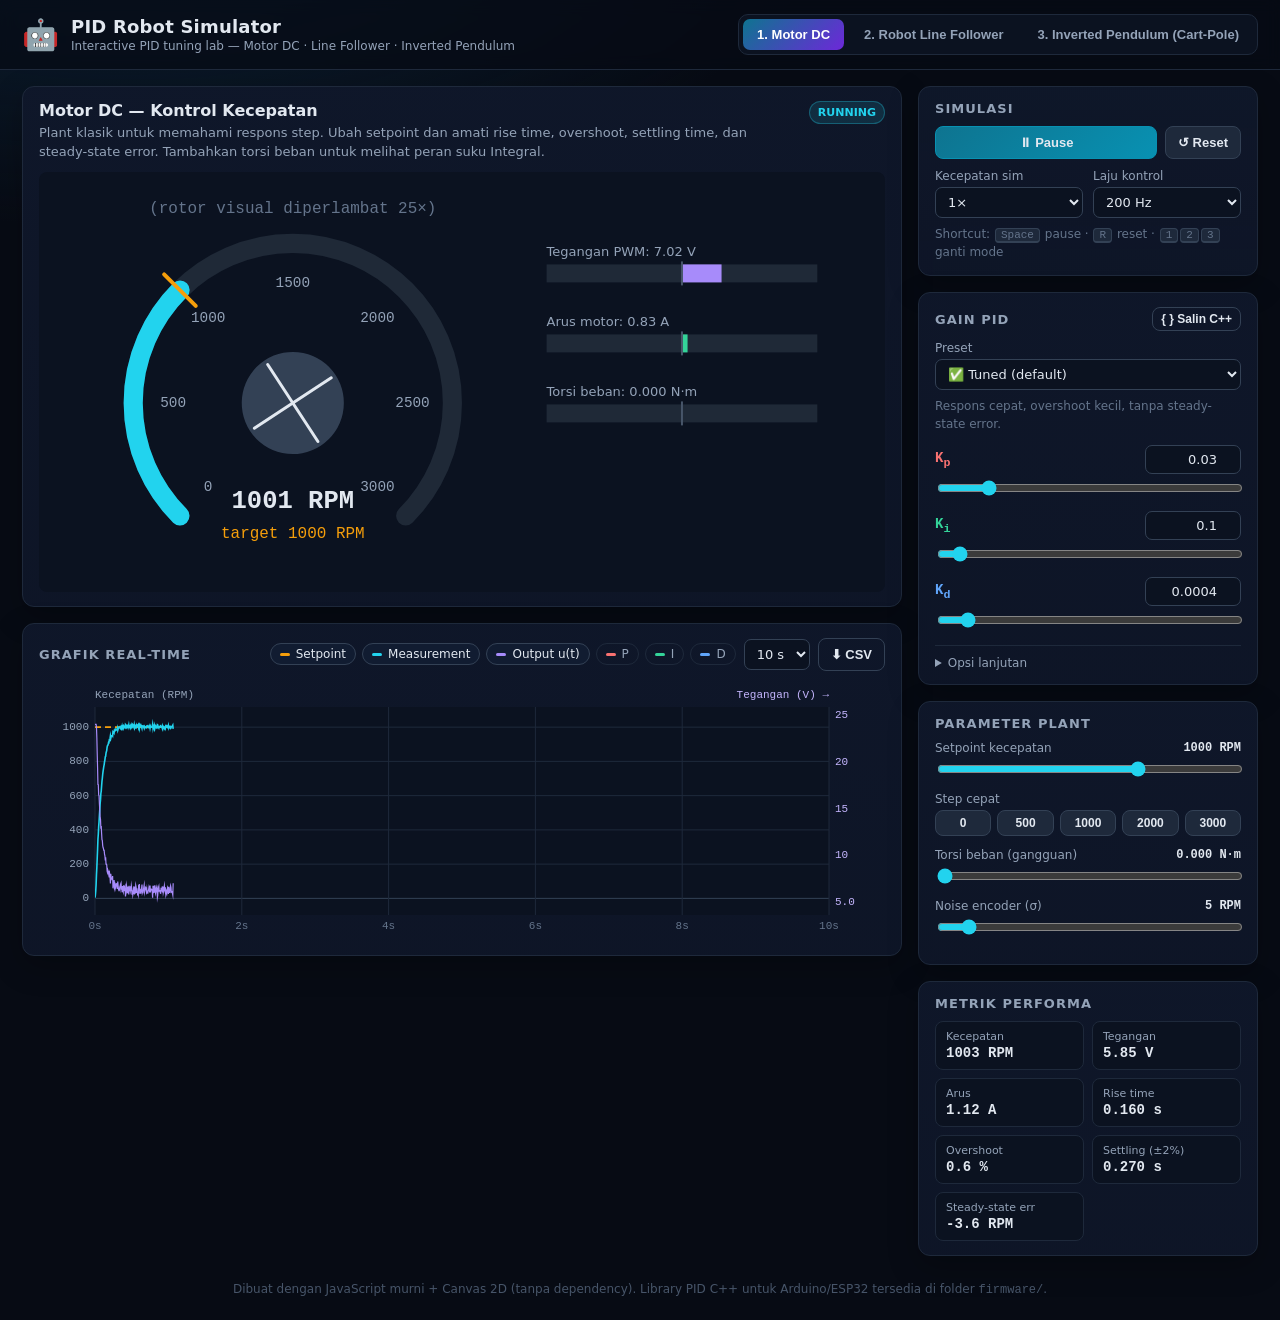
==== simulator/index.html @ fde8becc "feat: interactive PID robot simulator and C++ embedded library" ====
<!DOCTYPE html>
<html lang="id">
<head>
  <meta charset="UTF-8" />
  <meta name="viewport" content="width=device-width, initial-scale=1.0" />
  <title>PID Robot Simulator — Interactive PID Tuning Lab</title>
  <meta name="description" content="Simulator interaktif PID controller untuk motor DC, robot line follower, dan inverted pendulum. Tuning Kp, Ki, Kd secara real-time." />
  <link rel="icon" href="data:image/svg+xml,<svg xmlns='http://www.w3.org/2000/svg' viewBox='0 0 100 100'><text y='.9em' font-size='90'>🤖</text></svg>" />
  <link rel="stylesheet" href="css/style.css" />
</head>
<body>
  <header class="topbar">
    <div class="brand">
      <span class="logo">🤖</span>
      <div>
        <h1>PID Robot Simulator</h1>
        <p class="subtitle">Interactive PID tuning lab — Motor DC · Line Follower · Inverted Pendulum</p>
      </div>
    </div>
    <nav id="modeTabs" class="tabs" aria-label="Pilih plant"></nav>
  </header>

  <main class="layout">
    <section class="stage">
      <div class="card sim-card">
        <div class="card-head">
          <div>
            <h2 id="modeTitle">—</h2>
            <p id="modeDesc" class="muted"></p>
          </div>
          <span id="statusBadge" class="badge">RUNNING</span>
        </div>
        <div class="canvas-wrap"><canvas id="simCanvas"></canvas></div>
      </div>

      <div class="card chart-card">
        <div class="card-head compact">
          <h3>Grafik real-time</h3>
          <div class="chart-tools">
            <div id="legend" class="legend"></div>
            <select id="windowSelect" title="Jendela waktu grafik">
              <option value="5">5 s</option>
              <option value="10" selected>10 s</option>
              <option value="20">20 s</option>
              <option value="30">30 s</option>
            </select>
            <button id="csvBtn" class="btn ghost" title="Unduh data grafik (CSV)">⬇ CSV</button>
          </div>
        </div>
        <div class="canvas-wrap chart-wrap"><canvas id="chartCanvas"></canvas></div>
      </div>
    </section>

    <aside class="panel">
      <div class="card">
        <h3>Simulasi</h3>
        <div class="row gap">
          <button id="playBtn" class="btn primary">⏸ Pause</button>
          <button id="resetBtn" class="btn">↺ Reset</button>
        </div>
        <div class="grid2">
          <label>Kecepatan sim
            <select id="speedSelect">
              <option value="0.25">0.25×</option>
              <option value="0.5">0.5×</option>
              <option value="1" selected>1×</option>
              <option value="2">2×</option>
              <option value="4">4×</option>
            </select>
          </label>
          <label>Laju kontrol
            <select id="rateSelect">
              <option value="20">20 Hz</option>
              <option value="50">50 Hz</option>
              <option value="100">100 Hz</option>
              <option value="200">200 Hz</option>
              <option value="500">500 Hz</option>
              <option value="1000">1000 Hz</option>
            </select>
          </label>
        </div>
        <p class="hint">Shortcut: <kbd>Space</kbd> pause · <kbd>R</kbd> reset · <kbd>1</kbd><kbd>2</kbd><kbd>3</kbd> ganti mode</p>
      </div>

      <div class="card">
        <div class="row between">
          <h3>Gain PID</h3>
          <button id="copyCppBtn" class="btn ghost small" title="Salin konfigurasi ke kode Arduino/C++">{ } Salin C++</button>
        </div>
        <label class="full">Preset
          <select id="presetSelect"></select>
        </label>
        <p id="presetDesc" class="hint"></p>
        <div id="gainRows"></div>
        <details class="advanced">
          <summary>Opsi lanjutan</summary>
          <label class="check"><input type="checkbox" id="antiWindupChk" checked /> Anti-windup (integrator clamping)</label>
          <label class="check"><input type="checkbox" id="dOnMeasChk" checked /> Derivative on measurement (tanpa derivative kick)</label>
          <label class="full">Filter suku D, τ (detik)
            <input type="number" id="dTauInput" min="0" max="0.2" step="0.001" />
          </label>
        </details>
      </div>

      <div class="card">
        <h3>Parameter plant</h3>
        <div id="plantControls"></div>
      </div>

      <div class="card">
        <h3>Metrik performa</h3>
        <div id="metrics" class="metrics"></div>
      </div>
    </aside>
  </main>

  <footer class="footer">
    Dibuat dengan JavaScript murni + Canvas 2D (tanpa dependency). Library PID C++ untuk Arduino/ESP32 tersedia di folder <code>firmware/</code>.
  </footer>

  <div id="toast" class="toast" role="status"></div>

  <script src="js/core/utils.js"></script>
  <script src="js/core/pid.js"></script>
  <script src="js/core/stepAnalyzer.js"></script>
  <script src="js/core/runner.js"></script>
  <script src="js/sims/dcMotor.js"></script>
  <script src="js/sims/lineFollower.js"></script>
  <script src="js/sims/cartPole.js"></script>
  <script src="js/ui/chart.js"></script>
  <script src="js/app.js"></script>
</body>
</html>
---- simulator/css/style.css ----
:root {
  --bg: #070b14;
  --card: #0f172a;
  --card-border: #1e293b;
  --text: #e2e8f0;
  --muted: #94a3b8;
  --accent: #22d3ee;
  --accent-2: #a78bfa;
  --warn: #f87171;
  --radius: 12px;
}

* { box-sizing: border-box; }

html, body {
  margin: 0;
  background: radial-gradient(1200px 600px at 10% -10%, #0c2338 0%, transparent 60%), var(--bg);
  color: var(--text);
  font-family: ui-sans-serif, system-ui, -apple-system, 'Segoe UI', Roboto, sans-serif;
  font-size: 14px;
  min-height: 100vh;
}

h1, h2, h3 { margin: 0; font-weight: 650; }
h1 { font-size: 18px; letter-spacing: 0.2px; }
h2 { font-size: 16px; }
h3 { font-size: 13px; text-transform: uppercase; letter-spacing: 0.08em; color: var(--muted); margin-bottom: 10px; }
.muted { color: var(--muted); margin: 4px 0 0; font-size: 13px; line-height: 1.45; }
code, kbd { font-family: ui-monospace, 'Cascadia Code', Consolas, monospace; }
kbd {
  background: #1e293b; border: 1px solid #334155; border-bottom-width: 2px;
  border-radius: 4px; padding: 0 5px; font-size: 11px; margin: 0 1px;
}

/* ---------- Top bar ---------- */
.topbar {
  display: flex; align-items: center; justify-content: space-between; flex-wrap: wrap; gap: 12px;
  padding: 14px 22px; border-bottom: 1px solid var(--card-border);
  background: rgba(7, 11, 20, 0.7); backdrop-filter: blur(8px);
  position: sticky; top: 0; z-index: 10;
}
.brand { display: flex; align-items: center; gap: 12px; }
.logo { font-size: 30px; }
.subtitle { margin: 2px 0 0; color: var(--muted); font-size: 12px; }

.tabs { display: flex; gap: 6px; background: #0b1220; padding: 4px; border-radius: 10px; border: 1px solid var(--card-border); }
.tab {
  border: 0; background: transparent; color: var(--muted); padding: 8px 14px; border-radius: 7px;
  cursor: pointer; font-weight: 600; font-size: 13px; transition: all 0.15s;
}
.tab:hover { color: var(--text); }
.tab.active { background: linear-gradient(135deg, #0e7490, #6d28d9); color: white; }

/* ---------- Layout ---------- */
.layout {
  display: grid; grid-template-columns: minmax(0, 1fr) 340px; gap: 16px;
  padding: 16px 22px; max-width: 1600px; margin: 0 auto;
}
.stage { display: flex; flex-direction: column; gap: 16px; min-width: 0; }
.panel { display: flex; flex-direction: column; gap: 16px; }

.card {
  background: linear-gradient(180deg, rgba(15, 23, 42, 0.95), rgba(15, 23, 42, 0.85));
  border: 1px solid var(--card-border); border-radius: var(--radius); padding: 14px 16px;
  box-shadow: 0 10px 30px rgba(0, 0, 0, 0.25);
}
.card-head { display: flex; justify-content: space-between; align-items: flex-start; gap: 12px; margin-bottom: 10px; }
.card-head.compact { align-items: center; flex-wrap: wrap; }
.card-head.compact h3 { margin: 0; }

.canvas-wrap { position: relative; width: 100%; height: 420px; }
.chart-wrap { height: 260px; }
.canvas-wrap canvas { width: 100%; height: 100%; display: block; border-radius: 8px; }
#simCanvas { background: #0b1220; }

.badge {
  font-size: 11px; font-weight: 700; padding: 4px 8px; border-radius: 999px;
  background: rgba(34, 211, 238, 0.12); color: var(--accent); border: 1px solid rgba(34, 211, 238, 0.3);
  white-space: nowrap;
}
.badge.paused { background: rgba(248, 113, 113, 0.12); color: var(--warn); border-color: rgba(248, 113, 113, 0.3); }

/* ---------- Chart tools ---------- */
.chart-tools { display: flex; align-items: center; gap: 8px; flex-wrap: wrap; }
.legend { display: flex; gap: 6px; flex-wrap: wrap; }
.chip {
  display: inline-flex; align-items: center; gap: 6px; font-size: 12px; padding: 3px 9px;
  border-radius: 999px; border: 1px solid var(--card-border); cursor: pointer; user-select: none; color: var(--muted);
}
.chip .dot { width: 10px; height: 3px; border-radius: 2px; }
.chip.on { color: var(--text); border-color: #334155; background: #111c31; }

/* ---------- Controls ---------- */
.row { display: flex; align-items: center; }
.row.gap { gap: 8px; margin-bottom: 10px; }
.row.between { justify-content: space-between; }
.row.between h3 { margin: 0; }
.grid2 { display: grid; grid-template-columns: 1fr 1fr; gap: 10px; }

label { display: flex; flex-direction: column; gap: 4px; font-size: 12px; color: var(--muted); }
label.full { margin-top: 10px; }
label.check { flex-direction: row; align-items: center; gap: 8px; margin: 8px 0; color: var(--text); }

select, input[type='number'] {
  background: #0b1220; color: var(--text); border: 1px solid #334155; border-radius: 7px;
  padding: 6px 8px; font-size: 13px; font-family: inherit;
}
select:focus, input:focus { outline: 2px solid rgba(34, 211, 238, 0.4); outline-offset: 1px; }

input[type='range'] { width: 100%; accent-color: var(--accent); }

.btn {
  border: 1px solid #334155; background: #1e293b; color: var(--text); border-radius: 8px;
  padding: 8px 12px; cursor: pointer; font-weight: 600; font-size: 13px; transition: all 0.15s;
}
.btn:hover { border-color: var(--accent); }
.btn.primary { background: linear-gradient(135deg, #0e7490, #0891b2); border-color: #0891b2; flex: 1; }
.btn.ghost { background: transparent; }
.btn.small { padding: 4px 8px; font-size: 12px; }

.gain-row { margin-top: 12px; }
.gain-head { display: flex; justify-content: space-between; align-items: center; margin-bottom: 4px; }
.gain-name { font-weight: 700; font-family: ui-monospace, monospace; font-size: 14px; }
.gain-name.kp { color: #f87171; }
.gain-name.ki { color: #34d399; }
.gain-name.kd { color: #60a5fa; }
.gain-head input[type='number'] { width: 96px; text-align: right; }

.advanced { margin-top: 14px; border-top: 1px solid var(--card-border); padding-top: 10px; }
.advanced summary { cursor: pointer; color: var(--muted); font-size: 12px; }

.ctrl { margin-bottom: 12px; }
.ctrl .ctrl-head { display: flex; justify-content: space-between; font-size: 12px; color: var(--muted); margin-bottom: 4px; }
.ctrl .ctrl-head b { color: var(--text); font-family: ui-monospace, monospace; font-weight: 600; }
.ctrl .btns { display: flex; gap: 6px; flex-wrap: wrap; margin-top: 4px; }
.ctrl .btns .btn { padding: 5px 10px; font-size: 12px; flex: 1; }

.hint { color: #64748b; font-size: 12px; margin: 8px 0 0; line-height: 1.45; }

/* ---------- Metrics ---------- */
.metrics { display: grid; grid-template-columns: 1fr 1fr; gap: 8px; }
.metric { background: #0b1220; border: 1px solid var(--card-border); border-radius: 8px; padding: 8px 10px; }
.metric .k { font-size: 11px; color: var(--muted); }
.metric .v { font-family: ui-monospace, monospace; font-size: 14px; font-weight: 600; margin-top: 2px; }
.metric.warn { border-color: rgba(248, 113, 113, 0.5); }
.metric.warn .v { color: var(--warn); }

.footer { text-align: center; color: #475569; font-size: 12px; padding: 10px 22px 24px; }

.toast {
  position: fixed; bottom: 24px; left: 50%; transform: translateX(-50%) translateY(20px);
  background: #0e7490; color: white; padding: 10px 16px; border-radius: 8px; font-weight: 600;
  opacity: 0; pointer-events: none; transition: all 0.25s;
}
.toast.show { opacity: 1; transform: translateX(-50%) translateY(0); }

@media (max-width: 1000px) {
  .layout { grid-template-columns: 1fr; }
  .canvas-wrap { height: 340px; }
}
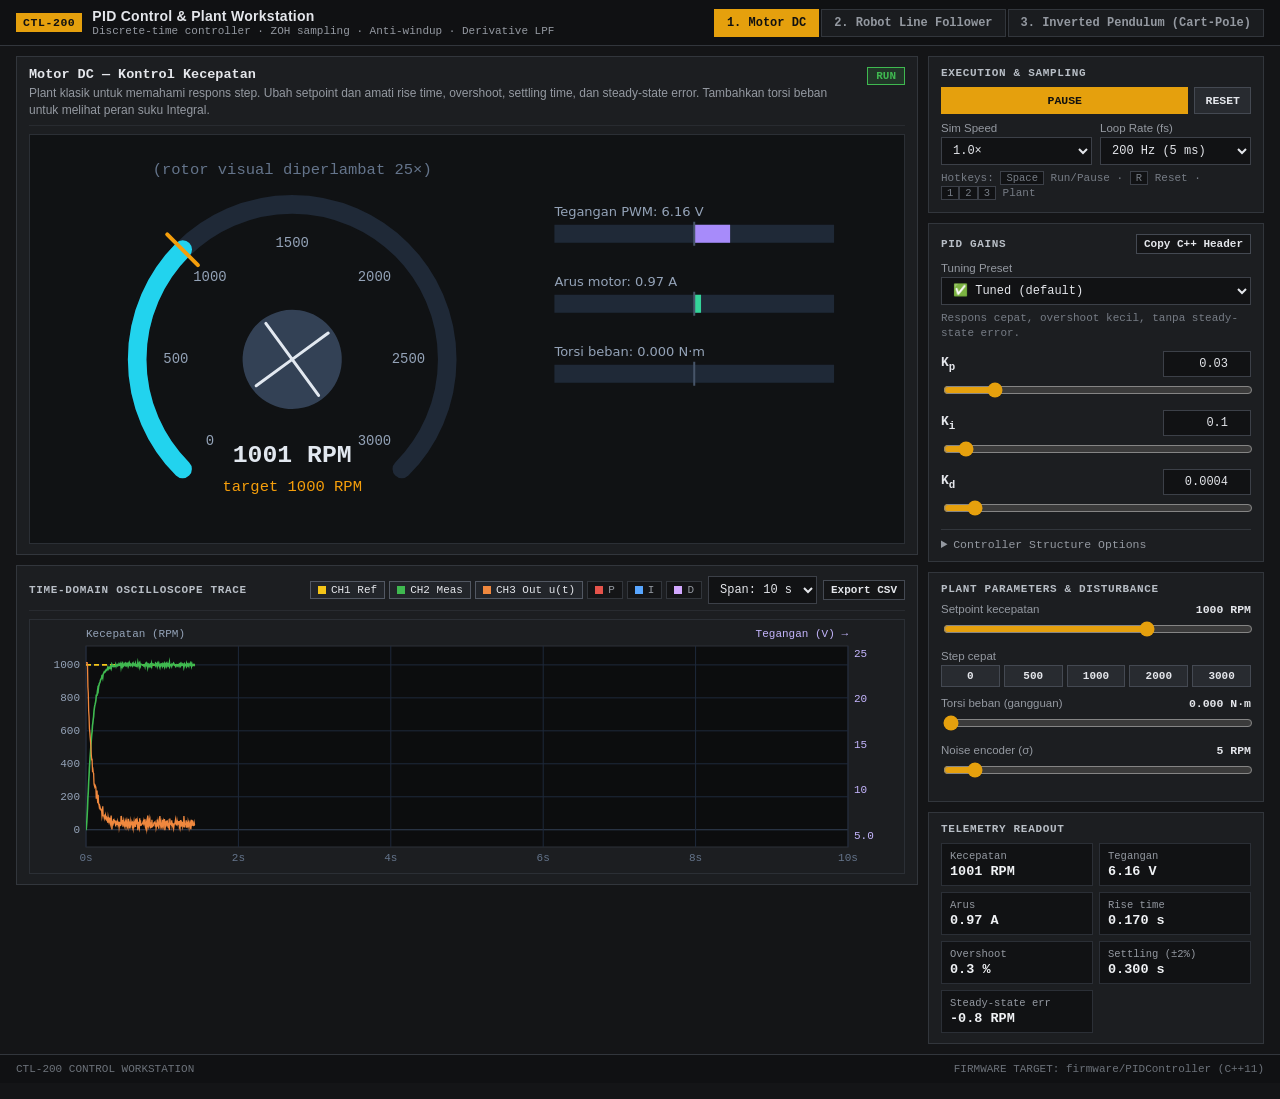
==== commit e34ec7af: "style: redesign UI into industrial bench oscilloscope workstation" ====
--- a/simulator/index.html
+++ b/simulator/index.html
@@ -3,18 +3,17 @@
 <head>
   <meta charset="UTF-8" />
   <meta name="viewport" content="width=device-width, initial-scale=1.0" />
-  <title>PID Robot Simulator — Interactive PID Tuning Lab</title>
-  <meta name="description" content="Simulator interaktif PID controller untuk motor DC, robot line follower, dan inverted pendulum. Tuning Kp, Ki, Kd secara real-time." />
-  <link rel="icon" href="data:image/svg+xml,<svg xmlns='http://www.w3.org/2000/svg' viewBox='0 0 100 100'><text y='.9em' font-size='90'>🤖</text></svg>" />
+  <title>CTL-200 // Discrete-Time PID Control Workstation</title>
+  <meta name="description" content="Discrete-time PID control bench for DC motor speed, differential-drive line follower, and cart-pole inverted pendulum." />
   <link rel="stylesheet" href="css/style.css" />
 </head>
 <body>
   <header class="topbar">
     <div class="brand">
-      <span class="logo">🤖</span>
+      <span class="inst-id">CTL-200</span>
       <div>
-        <h1>PID Robot Simulator</h1>
-        <p class="subtitle">Interactive PID tuning lab — Motor DC · Line Follower · Inverted Pendulum</p>
+        <h1>PID Control &amp; Plant Workstation</h1>
+        <p class="subtitle">Discrete-time controller · ZOH sampling · Anti-windup · Derivative LPF</p>
       </div>
     </div>
     <nav id="modeTabs" class="tabs" aria-label="Pilih plant"></nav>
@@ -28,23 +27,23 @@
             <h2 id="modeTitle">—</h2>
             <p id="modeDesc" class="muted"></p>
           </div>
-          <span id="statusBadge" class="badge">RUNNING</span>
+          <span id="statusBadge" class="badge">RUN</span>
         </div>
         <div class="canvas-wrap"><canvas id="simCanvas"></canvas></div>
       </div>
 
       <div class="card chart-card">
         <div class="card-head compact">
-          <h3>Grafik real-time</h3>
+          <h3>TIME-DOMAIN OSCILLOSCOPE TRACE</h3>
           <div class="chart-tools">
             <div id="legend" class="legend"></div>
             <select id="windowSelect" title="Jendela waktu grafik">
-              <option value="5">5 s</option>
-              <option value="10" selected>10 s</option>
-              <option value="20">20 s</option>
-              <option value="30">30 s</option>
+              <option value="5">Span: 5 s</option>
+              <option value="10" selected>Span: 10 s</option>
+              <option value="20">Span: 20 s</option>
+              <option value="30">Span: 30 s</option>
             </select>
-            <button id="csvBtn" class="btn ghost" title="Unduh data grafik (CSV)">⬇ CSV</button>
+            <button id="csvBtn" class="btn ghost small" title="Unduh data grafik (CSV)">Export CSV</button>
           </div>
         </div>
         <div class="canvas-wrap chart-wrap"><canvas id="chartCanvas"></canvas></div>
@@ -53,69 +52,70 @@
 
     <aside class="panel">
       <div class="card">
-        <h3>Simulasi</h3>
+        <h3>EXECUTION &amp; SAMPLING</h3>
         <div class="row gap">
-          <button id="playBtn" class="btn primary">⏸ Pause</button>
-          <button id="resetBtn" class="btn">↺ Reset</button>
+          <button id="playBtn" class="btn primary">PAUSE</button>
+          <button id="resetBtn" class="btn">RESET</button>
         </div>
         <div class="grid2">
-          <label>Kecepatan sim
+          <label>Sim Speed
             <select id="speedSelect">
               <option value="0.25">0.25×</option>
               <option value="0.5">0.5×</option>
-              <option value="1" selected>1×</option>
-              <option value="2">2×</option>
-              <option value="4">4×</option>
+              <option value="1" selected>1.0×</option>
+              <option value="2">2.0×</option>
+              <option value="4">4.0×</option>
             </select>
           </label>
-          <label>Laju kontrol
+          <label>Loop Rate (fs)
             <select id="rateSelect">
-              <option value="20">20 Hz</option>
-              <option value="50">50 Hz</option>
-              <option value="100">100 Hz</option>
-              <option value="200">200 Hz</option>
-              <option value="500">500 Hz</option>
-              <option value="1000">1000 Hz</option>
+              <option value="20">20 Hz (50 ms)</option>
+              <option value="50">50 Hz (20 ms)</option>
+              <option value="100">100 Hz (10 ms)</option>
+              <option value="200">200 Hz (5 ms)</option>
+              <option value="500">500 Hz (2 ms)</option>
+              <option value="1000">1000 Hz (1 ms)</option>
             </select>
           </label>
         </div>
-        <p class="hint">Shortcut: <kbd>Space</kbd> pause · <kbd>R</kbd> reset · <kbd>1</kbd><kbd>2</kbd><kbd>3</kbd> ganti mode</p>
+        <p class="hint">Hotkeys: <kbd>Space</kbd> Run/Pause · <kbd>R</kbd> Reset · <kbd>1</kbd><kbd>2</kbd><kbd>3</kbd> Plant</p>
       </div>
 
       <div class="card">
         <div class="row between">
-          <h3>Gain PID</h3>
-          <button id="copyCppBtn" class="btn ghost small" title="Salin konfigurasi ke kode Arduino/C++">{ } Salin C++</button>
+          <h3>PID GAINS</h3>
+          <button id="copyCppBtn" class="btn ghost small" title="Salin konfigurasi ke kode Arduino/C++">Copy C++ Header</button>
         </div>
-        <label class="full">Preset
+        <label class="full">Tuning Preset
           <select id="presetSelect"></select>
         </label>
         <p id="presetDesc" class="hint"></p>
         <div id="gainRows"></div>
         <details class="advanced">
-          <summary>Opsi lanjutan</summary>
-          <label class="check"><input type="checkbox" id="antiWindupChk" checked /> Anti-windup (integrator clamping)</label>
-          <label class="check"><input type="checkbox" id="dOnMeasChk" checked /> Derivative on measurement (tanpa derivative kick)</label>
-          <label class="full">Filter suku D, τ (detik)
+          <summary>Controller Structure Options</summary>
+          <label class="check"><input type="checkbox" id="antiWindupChk" checked /> Conditional Anti-Windup</label>
+          <label class="check"><input type="checkbox" id="dOnMeasChk" checked /> Derivative on Measurement (-dy/dt)</label>
+          <label class="full">Derivative LPF Time Constant τd (s)
             <input type="number" id="dTauInput" min="0" max="0.2" step="0.001" />
           </label>
         </details>
       </div>
 
       <div class="card">
-        <h3>Parameter plant</h3>
+        <h3>PLANT PARAMETERS &amp; DISTURBANCE</h3>
         <div id="plantControls"></div>
       </div>
 
       <div class="card">
-        <h3>Metrik performa</h3>
+        <h3>TELEMETRY READOUT</h3>
         <div id="metrics" class="metrics"></div>
       </div>
     </aside>
   </main>
 
   <footer class="footer">
-    Dibuat dengan JavaScript murni + Canvas 2D (tanpa dependency). Library PID C++ untuk Arduino/ESP32 tersedia di folder <code>firmware/</code>.
+    <span>CTL-200 CONTROL WORKSTATION</span>
+    <span>FIRMWARE TARGET: <code>firmware/PIDController</code> (C++11)</span>
   </footer>
 
   <div id="toast" class="toast" role="status"></div>
--- a/simulator/css/style.css
+++ b/simulator/css/style.css
@@ -1,158 +1,261 @@
+/* ==========================================================================
+   CTL-200 PID Control Workstation — Matte Instrument / Bench Oscilloscope UI
+   (Flat charcoal chassis, 1px instrument borders, amber/green/yellow scope traces)
+   ========================================================================== */
 :root {
-  --bg: #070b14;
-  --card: #0f172a;
-  --card-border: #1e293b;
-  --text: #e2e8f0;
-  --muted: #94a3b8;
-  --accent: #22d3ee;
-  --accent-2: #a78bfa;
-  --warn: #f87171;
-  --radius: 12px;
+  --bg: #141517;
+  --card: #1c1e21;
+  --card-head: #23262a;
+  --card-border: #32363c;
+  --text: #e4e6eb;
+  --muted: #9499a1;
+  --accent: #e5a00d;   /* Instrument amber */
+  --green: #3fb950;    /* Status RUN green */
+  --warn: #e5534b;     /* Overload / fault red */
+  --mono: 'JetBrains Mono', 'Cascadia Mono', Consolas, ui-monospace, monospace;
 }
 
 * { box-sizing: border-box; }
 
 html, body {
   margin: 0;
-  background: radial-gradient(1200px 600px at 10% -10%, #0c2338 0%, transparent 60%), var(--bg);
+  background: var(--bg);
   color: var(--text);
-  font-family: ui-sans-serif, system-ui, -apple-system, 'Segoe UI', Roboto, sans-serif;
-  font-size: 14px;
+  font-family: -apple-system, BlinkMacSystemFont, 'Segoe UI', Roboto, sans-serif;
+  font-size: 13px;
   min-height: 100vh;
 }
 
-h1, h2, h3 { margin: 0; font-weight: 650; }
-h1 { font-size: 18px; letter-spacing: 0.2px; }
-h2 { font-size: 16px; }
-h3 { font-size: 13px; text-transform: uppercase; letter-spacing: 0.08em; color: var(--muted); margin-bottom: 10px; }
-.muted { color: var(--muted); margin: 4px 0 0; font-size: 13px; line-height: 1.45; }
-code, kbd { font-family: ui-monospace, 'Cascadia Code', Consolas, monospace; }
+h1, h2, h3 { margin: 0; font-weight: 600; }
+h1 { font-size: 14px; letter-spacing: 0.02em; }
+h2 { font-size: 13.5px; font-family: var(--mono); }
+h3 {
+  font-family: var(--mono);
+  font-size: 11px;
+  font-weight: 700;
+  text-transform: uppercase;
+  letter-spacing: 0.06em;
+  color: #b8bec6;
+  margin-bottom: 8px;
+}
+.muted { color: var(--muted); margin: 3px 0 0; font-size: 12px; line-height: 1.4; }
+code, kbd { font-family: var(--mono); }
 kbd {
-  background: #1e293b; border: 1px solid #334155; border-bottom-width: 2px;
-  border-radius: 4px; padding: 0 5px; font-size: 11px; margin: 0 1px;
-}
-
-/* ---------- Top bar ---------- */
+  background: #111214;
+  border: 1px solid #3c4048;
+  padding: 0 5px;
+  font-size: 10.5px;
+}
+
+/* ---------- Top Instrument Bar ---------- */
 .topbar {
-  display: flex; align-items: center; justify-content: space-between; flex-wrap: wrap; gap: 12px;
-  padding: 14px 22px; border-bottom: 1px solid var(--card-border);
-  background: rgba(7, 11, 20, 0.7); backdrop-filter: blur(8px);
-  position: sticky; top: 0; z-index: 10;
-}
-.brand { display: flex; align-items: center; gap: 12px; }
-.logo { font-size: 30px; }
-.subtitle { margin: 2px 0 0; color: var(--muted); font-size: 12px; }
-
-.tabs { display: flex; gap: 6px; background: #0b1220; padding: 4px; border-radius: 10px; border: 1px solid var(--card-border); }
+  display: flex;
+  align-items: center;
+  justify-content: space-between;
+  flex-wrap: wrap;
+  gap: 10px;
+  padding: 8px 16px;
+  border-bottom: 1px solid var(--card-border);
+  background: #101113;
+}
+.brand { display: flex; align-items: center; gap: 10px; }
+.inst-id {
+  font-family: var(--mono);
+  font-weight: 700;
+  font-size: 11.5px;
+  background: var(--accent);
+  color: #111;
+  padding: 3px 7px;
+  letter-spacing: 0.05em;
+}
+.subtitle { margin: 1px 0 0; color: var(--muted); font-size: 11px; font-family: var(--mono); }
+
+.tabs {
+  display: flex;
+  gap: 2px;
+}
 .tab {
-  border: 0; background: transparent; color: var(--muted); padding: 8px 14px; border-radius: 7px;
-  cursor: pointer; font-weight: 600; font-size: 13px; transition: all 0.15s;
-}
-.tab:hover { color: var(--text); }
-.tab.active { background: linear-gradient(135deg, #0e7490, #6d28d9); color: white; }
-
-/* ---------- Layout ---------- */
+  font-family: var(--mono);
+  border: 1px solid var(--card-border);
+  background: #1a1c1f;
+  color: var(--muted);
+  padding: 6px 12px;
+  cursor: pointer;
+  font-weight: 600;
+  font-size: 12px;
+}
+.tab:hover { color: var(--text); background: #24272c; }
+.tab.active {
+  background: var(--accent);
+  color: #111;
+  border-color: var(--accent);
+}
+
+/* ---------- Main Grid ---------- */
 .layout {
-  display: grid; grid-template-columns: minmax(0, 1fr) 340px; gap: 16px;
-  padding: 16px 22px; max-width: 1600px; margin: 0 auto;
-}
-.stage { display: flex; flex-direction: column; gap: 16px; min-width: 0; }
-.panel { display: flex; flex-direction: column; gap: 16px; }
+  display: grid;
+  grid-template-columns: minmax(0, 1fr) 336px;
+  gap: 10px;
+  padding: 10px 16px;
+  max-width: 1620px;
+  margin: 0 auto;
+}
+.stage { display: flex; flex-direction: column; gap: 10px; min-width: 0; }
+.panel { display: flex; flex-direction: column; gap: 10px; }
 
 .card {
-  background: linear-gradient(180deg, rgba(15, 23, 42, 0.95), rgba(15, 23, 42, 0.85));
-  border: 1px solid var(--card-border); border-radius: var(--radius); padding: 14px 16px;
-  box-shadow: 0 10px 30px rgba(0, 0, 0, 0.25);
-}
-.card-head { display: flex; justify-content: space-between; align-items: flex-start; gap: 12px; margin-bottom: 10px; }
+  background: var(--card);
+  border: 1px solid var(--card-border);
+  padding: 10px 12px;
+}
+.card-head {
+  display: flex;
+  justify-content: space-between;
+  align-items: flex-start;
+  gap: 10px;
+  margin-bottom: 8px;
+  padding-bottom: 6px;
+  border-bottom: 1px solid #282b30;
+}
 .card-head.compact { align-items: center; flex-wrap: wrap; }
 .card-head.compact h3 { margin: 0; }
 
-.canvas-wrap { position: relative; width: 100%; height: 420px; }
-.chart-wrap { height: 260px; }
-.canvas-wrap canvas { width: 100%; height: 100%; display: block; border-radius: 8px; }
-#simCanvas { background: #0b1220; }
+.canvas-wrap { position: relative; width: 100%; height: 410px; border: 1px solid #2b2f35; }
+.chart-wrap { height: 255px; }
+.canvas-wrap canvas { width: 100%; height: 100%; display: block; }
+#simCanvas { background: #101214; }
 
 .badge {
-  font-size: 11px; font-weight: 700; padding: 4px 8px; border-radius: 999px;
-  background: rgba(34, 211, 238, 0.12); color: var(--accent); border: 1px solid rgba(34, 211, 238, 0.3);
-  white-space: nowrap;
-}
-.badge.paused { background: rgba(248, 113, 113, 0.12); color: var(--warn); border-color: rgba(248, 113, 113, 0.3); }
-
-/* ---------- Chart tools ---------- */
-.chart-tools { display: flex; align-items: center; gap: 8px; flex-wrap: wrap; }
-.legend { display: flex; gap: 6px; flex-wrap: wrap; }
+  font-family: var(--mono);
+  font-size: 11px;
+  font-weight: 700;
+  padding: 2px 8px;
+  background: rgba(63, 185, 80, 0.15);
+  color: var(--green);
+  border: 1px solid var(--green);
+}
+.badge.paused {
+  background: rgba(229, 83, 75, 0.15);
+  color: var(--warn);
+  border-color: var(--warn);
+}
+
+/* ---------- Oscilloscope Toolbar ---------- */
+.chart-tools { display: flex; align-items: center; gap: 6px; flex-wrap: wrap; }
+.legend { display: flex; gap: 4px; flex-wrap: wrap; }
 .chip {
-  display: inline-flex; align-items: center; gap: 6px; font-size: 12px; padding: 3px 9px;
-  border-radius: 999px; border: 1px solid var(--card-border); cursor: pointer; user-select: none; color: var(--muted);
-}
-.chip .dot { width: 10px; height: 3px; border-radius: 2px; }
-.chip.on { color: var(--text); border-color: #334155; background: #111c31; }
+  font-family: var(--mono);
+  display: inline-flex;
+  align-items: center;
+  gap: 5px;
+  font-size: 11px;
+  padding: 2px 7px;
+  border: 1px solid var(--card-border);
+  cursor: pointer;
+  user-select: none;
+  color: var(--muted);
+  background: #141517;
+}
+.chip .dot { width: 8px; height: 8px; }
+.chip.on { color: var(--text); border-color: #525863; background: #22252a; }
 
 /* ---------- Controls ---------- */
 .row { display: flex; align-items: center; }
-.row.gap { gap: 8px; margin-bottom: 10px; }
-.row.between { justify-content: space-between; }
+.row.gap { gap: 6px; margin-bottom: 8px; }
+.row.between { justify-content: space-between; margin-bottom: 4px; }
 .row.between h3 { margin: 0; }
-.grid2 { display: grid; grid-template-columns: 1fr 1fr; gap: 10px; }
-
-label { display: flex; flex-direction: column; gap: 4px; font-size: 12px; color: var(--muted); }
-label.full { margin-top: 10px; }
-label.check { flex-direction: row; align-items: center; gap: 8px; margin: 8px 0; color: var(--text); }
+.grid2 { display: grid; grid-template-columns: 1fr 1fr; gap: 8px; }
+
+label { display: flex; flex-direction: column; gap: 3px; font-size: 11.5px; color: var(--muted); }
+label.full { margin-top: 8px; }
+label.check { flex-direction: row; align-items: center; gap: 7px; margin: 6px 0; color: var(--text); }
 
 select, input[type='number'] {
-  background: #0b1220; color: var(--text); border: 1px solid #334155; border-radius: 7px;
-  padding: 6px 8px; font-size: 13px; font-family: inherit;
-}
-select:focus, input:focus { outline: 2px solid rgba(34, 211, 238, 0.4); outline-offset: 1px; }
+  font-family: var(--mono);
+  background: #111214;
+  color: var(--text);
+  border: 1px solid #3c4048;
+  padding: 5px 7px;
+  font-size: 12px;
+}
+select:focus, input:focus { outline: 1px solid var(--accent); }
 
 input[type='range'] { width: 100%; accent-color: var(--accent); }
 
 .btn {
-  border: 1px solid #334155; background: #1e293b; color: var(--text); border-radius: 8px;
-  padding: 8px 12px; cursor: pointer; font-weight: 600; font-size: 13px; transition: all 0.15s;
-}
-.btn:hover { border-color: var(--accent); }
-.btn.primary { background: linear-gradient(135deg, #0e7490, #0891b2); border-color: #0891b2; flex: 1; }
-.btn.ghost { background: transparent; }
-.btn.small { padding: 4px 8px; font-size: 12px; }
-
-.gain-row { margin-top: 12px; }
-.gain-head { display: flex; justify-content: space-between; align-items: center; margin-bottom: 4px; }
-.gain-name { font-weight: 700; font-family: ui-monospace, monospace; font-size: 14px; }
-.gain-name.kp { color: #f87171; }
-.gain-name.ki { color: #34d399; }
-.gain-name.kd { color: #60a5fa; }
-.gain-head input[type='number'] { width: 96px; text-align: right; }
-
-.advanced { margin-top: 14px; border-top: 1px solid var(--card-border); padding-top: 10px; }
-.advanced summary { cursor: pointer; color: var(--muted); font-size: 12px; }
-
-.ctrl { margin-bottom: 12px; }
-.ctrl .ctrl-head { display: flex; justify-content: space-between; font-size: 12px; color: var(--muted); margin-bottom: 4px; }
-.ctrl .ctrl-head b { color: var(--text); font-family: ui-monospace, monospace; font-weight: 600; }
-.ctrl .btns { display: flex; gap: 6px; flex-wrap: wrap; margin-top: 4px; }
-.ctrl .btns .btn { padding: 5px 10px; font-size: 12px; flex: 1; }
-
-.hint { color: #64748b; font-size: 12px; margin: 8px 0 0; line-height: 1.45; }
-
-/* ---------- Metrics ---------- */
-.metrics { display: grid; grid-template-columns: 1fr 1fr; gap: 8px; }
-.metric { background: #0b1220; border: 1px solid var(--card-border); border-radius: 8px; padding: 8px 10px; }
-.metric .k { font-size: 11px; color: var(--muted); }
-.metric .v { font-family: ui-monospace, monospace; font-size: 14px; font-weight: 600; margin-top: 2px; }
-.metric.warn { border-color: rgba(248, 113, 113, 0.5); }
+  font-family: var(--mono);
+  border: 1px solid #444952;
+  background: #282b30;
+  color: var(--text);
+  padding: 6px 10px;
+  cursor: pointer;
+  font-weight: 600;
+  font-size: 11.5px;
+}
+.btn:hover { background: #32363d; border-color: #636a75; }
+.btn.primary {
+  background: var(--accent);
+  color: #111;
+  border-color: var(--accent);
+  flex: 1;
+}
+.btn.ghost { background: #141517; }
+.btn.small { padding: 3px 7px; font-size: 11px; }
+
+.gain-row { margin-top: 9px; }
+.gain-head { display: flex; justify-content: space-between; align-items: center; margin-bottom: 3px; }
+.gain-name { font-weight: 700; font-family: var(--mono); font-size: 13px; color: var(--text); }
+.gain-head input[type='number'] { width: 88px; text-align: right; }
+
+.advanced { margin-top: 10px; border-top: 1px solid var(--card-border); padding-top: 8px; }
+.advanced summary { cursor: pointer; color: var(--muted); font-size: 11.5px; font-family: var(--mono); }
+
+.ctrl { margin-bottom: 10px; }
+.ctrl .ctrl-head { display: flex; justify-content: space-between; font-size: 11.5px; color: var(--muted); margin-bottom: 3px; }
+.ctrl .ctrl-head b { color: var(--text); font-family: var(--mono); font-weight: 600; }
+.ctrl .btns { display: flex; gap: 4px; flex-wrap: wrap; margin-top: 3px; }
+.ctrl .btns .btn { padding: 4px 8px; font-size: 11px; flex: 1; }
+
+.hint { color: #767c85; font-size: 11px; margin: 6px 0 0; line-height: 1.4; font-family: var(--mono); }
+
+/* ---------- Digital Readout Metrics ---------- */
+.metrics { display: grid; grid-template-columns: 1fr 1fr; gap: 6px; }
+.metric {
+  background: #111214;
+  border: 1px solid #2b2f36;
+  padding: 6px 8px;
+}
+.metric .k { font-size: 10.5px; color: var(--muted); font-family: var(--mono); }
+.metric .v { font-family: var(--mono); font-size: 13.5px; font-weight: 700; margin-top: 2px; color: #f0f2f5; }
+.metric.warn { border-color: var(--warn); }
 .metric.warn .v { color: var(--warn); }
 
-.footer { text-align: center; color: #475569; font-size: 12px; padding: 10px 22px 24px; }
+.footer {
+  display: flex;
+  justify-content: space-between;
+  color: #6c727a;
+  font-family: var(--mono);
+  font-size: 11px;
+  padding: 8px 16px;
+  border-top: 1px solid var(--card-border);
+  background: #101113;
+}
 
 .toast {
-  position: fixed; bottom: 24px; left: 50%; transform: translateX(-50%) translateY(20px);
-  background: #0e7490; color: white; padding: 10px 16px; border-radius: 8px; font-weight: 600;
-  opacity: 0; pointer-events: none; transition: all 0.25s;
-}
-.toast.show { opacity: 1; transform: translateX(-50%) translateY(0); }
+  position: fixed;
+  bottom: 22px;
+  right: 20px;
+  background: var(--accent);
+  color: #111;
+  padding: 8px 14px;
+  font-family: var(--mono);
+  font-weight: 700;
+  font-size: 12px;
+  opacity: 0;
+  pointer-events: none;
+  transition: opacity 0.2s;
+}
+.toast.show { opacity: 1; }
 
 @media (max-width: 1000px) {
   .layout { grid-template-columns: 1fr; }
